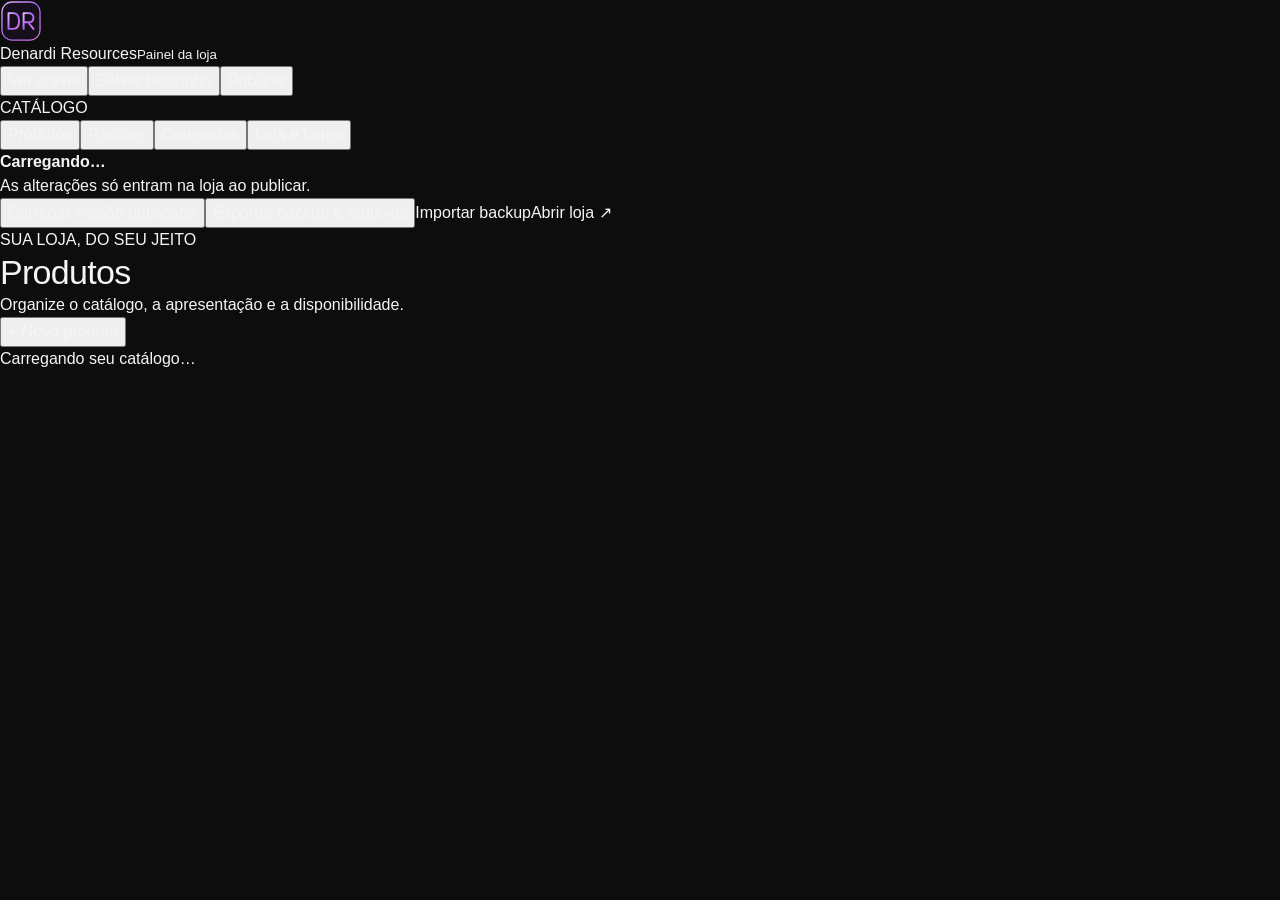
==== admin.html @ 14ab99fe "Adicionar painel de catálogo e guia de publicação" ====
<!doctype html>
<html lang="pt-BR">
<head>
  <meta charset="utf-8">
  <meta name="viewport" content="width=device-width, initial-scale=1">
  <meta name="robots" content="noindex,nofollow">
  <meta http-equiv="Content-Security-Policy" content="default-src 'self'; script-src 'self'; style-src 'self' https://api.fontshare.com; font-src 'self' https://cdn.fontshare.com; img-src 'self' https: blob: data:; media-src 'self' https: blob:; frame-src 'self' https://www.youtube-nocookie.com https://player.vimeo.com; connect-src 'self' https://api.github.com; object-src 'none'; base-uri 'self'; form-action 'none'">
  <meta name="theme-color" content="#0d0d0d">
  <title>Painel • Denardi Resources</title>
  <link rel="icon" href="./assets/img/favicon.svg" type="image/svg+xml">
  <link rel="stylesheet" href="https://api.fontshare.com/v2/css?f[]=general-sans@1&amp;display=swap">
  <link rel="stylesheet" href="./assets/styles.css">
  <link rel="stylesheet" href="./assets/admin.css">
  <script src="./assets/data.js" defer></script>
  <script src="./assets/media.js" defer></script>
  <script src="./assets/admin-model.js" defer></script>
  <script src="./assets/admin-storage.js" defer></script>
  <script src="./assets/admin-github.js" defer></script>
  <script src="./assets/admin-zip.js" defer></script>
  <script src="./assets/admin.js" defer></script>
</head>
<body class="admin-page">
  <header class="admin-header">
    <a class="admin-brand" href="./index.html"><img src="./assets/img/brand.svg" width="42" height="42" alt=""><span>Denardi Resources<small>Painel da loja</small></span></a>
    <div class="admin-header-actions"><button class="admin-button" id="preview-draft">Ver prévia</button><button class="admin-button" id="save-draft">Salvar rascunho</button><button class="admin-button primary" id="open-publish">Publicar</button></div>
  </header>
  <div class="admin-layout">
    <aside class="admin-sidebar">
      <p class="admin-eyebrow">CATÁLOGO</p>
      <nav aria-label="Seções do painel"><button class="selected" data-admin-section="products">Produtos <span id="products-total"></span></button><button data-admin-section="packages">Pacotes <span id="packages-total"></span></button><button data-admin-section="categories">Categorias</button><button data-admin-section="store">Loja e home</button></nav>
      <div class="admin-sidebar-note"><span class="status-dot"></span><strong id="draft-state">Carregando…</strong><p>As alterações só entram na loja ao publicar.</p></div>
      <div class="admin-utilities"><button id="load-published">Carregar versão publicada</button><button id="export-backup">Exportar backup e arquivos</button><label class="admin-file-link" for="import-backup">Importar backup</label><input class="sr-only" id="import-backup" type="file" accept=".zip,.json"><a href="./index.html" target="_blank" rel="noopener noreferrer">Abrir loja ↗</a></div>
    </aside>
    <main class="admin-main">
      <div class="admin-page-heading"><div><p class="admin-eyebrow">SUA LOJA, DO SEU JEITO</p><h1 id="admin-section-title">Produtos</h1><p id="admin-section-description">Organize o catálogo, a apresentação e a disponibilidade.</p></div><button class="admin-button primary" id="add-item">+ Novo produto</button></div>
      <div class="admin-message" id="admin-message" role="status" aria-live="polite" hidden></div>
      <div id="admin-workspace"><div class="admin-loading">Carregando seu catálogo…</div></div>
      <noscript>Ative o JavaScript para usar o painel.</noscript>
    </main>
  </div>
  <dialog class="admin-publish-dialog" id="publish-dialog" aria-labelledby="publish-title">
    <button class="dialog-close" data-admin-close aria-label="Fechar publicação">×</button>
    <p class="admin-eyebrow">GITHUB PAGES</p><h2 id="publish-title">Publicar alterações</h2>
    <p>O catálogo e as novas imagens serão enviados juntos para <strong>denardibtw/denardi-resources</strong>. Depois, o GitHub atualiza o site.</p>
    <form id="publish-form"><label class="admin-field">Token de acesso do GitHub<input id="github-token" type="password" autocomplete="off" spellcheck="false" required placeholder="Informe seu token de acesso"></label><p class="admin-help">O token não é salvo no navegador, no backup ou no código da loja.</p><details class="admin-token-guide"><summary>Como preparar meu acesso?</summary><ol><li>Abra <a href="https://github.com/settings/personal-access-tokens/new" target="_blank" rel="noopener noreferrer">Fine-grained personal access tokens ↗</a> no GitHub.</li><li>Escolha seu usuário como proprietário, uma validade curta e apenas o repositório <strong>denardi-resources</strong>.</li><li>Em Repository permissions, permita <strong>Contents: Read and write</strong>. Metadata permanece somente leitura.</li><li>Crie o token por conta própria e cole somente neste campo. Não envie o token pelo chat.</li></ol><p><a href="https://docs.github.com/en/authentication/keeping-your-account-and-data-secure/managing-your-personal-access-tokens" target="_blank" rel="noopener noreferrer">Guia oficial do GitHub ↗</a></p></details><button class="admin-button primary" id="publish-submit" type="submit">Publicar no GitHub</button></form>
    <p class="admin-publish-status" id="publish-status" role="status" aria-live="polite"></p>
    <a class="admin-publication-link" id="publication-link" href="https://github.com/denardibtw/denardi-resources/actions" target="_blank" rel="noopener noreferrer" hidden>Acompanhar publicação no GitHub ↗</a>
  </dialog>
  <dialog class="admin-preview-dialog" id="preview-dialog" aria-labelledby="preview-title"><div class="admin-preview-header"><h2 id="preview-title">Prévia do rascunho</h2><button class="admin-button" data-admin-close>Fechar prévia</button></div><iframe id="draft-frame" title="Prévia da loja com o rascunho"></iframe></dialog>
</body>
</html>
---- assets/styles.css ----
:root{--bg:#0d0d0d;--ink:#f5f5f5;--muted:#949494;--line:#292929;--purple:#a449ec;--purple-light:#cd8cff;--gradient:linear-gradient(100deg,#a747f4,#b44fbe);--lime:#b070e7;--font:"GeneralSans-Variable","General Sans","Segoe UI",Arial,sans-serif;--radius:18px}
*{box-sizing:border-box}html{scroll-behavior:smooth;scroll-padding-top:20px}body{margin:0;background:var(--bg);color:var(--ink);font:16px/1.5 var(--font);-webkit-font-smoothing:antialiased}button,input,select{font:inherit}button,a{touch-action:manipulation}a{color:inherit;text-decoration:none}button{cursor:pointer;color:inherit}img{display:block;max-width:100%}h1,h2,h3,p{margin:0}button,input,select,summary,a{-webkit-tap-highlight-color:transparent}[hidden]{display:none!important}:focus-visible{outline:2px solid var(--purple-light);outline-offset:4px}::selection{background:#733799;color:white}.container{width:calc(100% - 32px);max-width:1660px;margin-inline:auto}.sr-only{position:absolute;width:1px;height:1px;overflow:hidden;clip:rect(0,0,0,0);white-space:nowrap}.skip-link{position:fixed;top:10px;left:12px;z-index:50;transform:translateY(-160%);background:#7532a9;padding:12px 20px;border-radius:8px}.skip-link:focus{transform:none}
.site-header{height:84px;background:linear-gradient(#090909,#0d0d0d);position:relative;z-index:10}.header-inner{height:84px;display:flex;align-items:center;gap:30px}.brand{display:flex;align-items:center;gap:15px;font-size:30px;font-weight:700}.brand-mark{width:56px;height:48px;object-fit:contain}.main-nav{display:flex;gap:28px;align-items:center;flex:1;white-space:nowrap}.main-nav a{font-size:16px;font-weight:600;color:#a1a1aa;transition:color .15s}.main-nav a.active,.main-nav a:hover{color:#fff}.header-actions{display:flex;align-items:center;gap:14px}.button{display:inline-flex;align-items:center;justify-content:center;gap:10px;min-height:44px;padding:10px 18px;border:1px solid transparent;border-radius:8px;font-weight:600;line-height:1.4;transition:background .18s,filter .18s}.button svg{width:20px;height:20px;fill:none;stroke:currentColor;stroke-width:2;stroke-linecap:round;stroke-linejoin:round}.header-contact{background:#424242;font-size:16px;min-height:43px;padding:9px 17px;border-radius:6px}.header-contact:hover{background:#535353}.currency-label{display:grid;place-items:center;min-height:43px;min-width:59px;padding:9px 14px;background:#3b3b3b;font-size:15px;font-weight:700;border-radius:6px}.button-purple,.button-dark{background:var(--gradient);color:#fff}.button-purple:hover,.button-dark:hover{filter:brightness(1.14)}.button-lime{background:#3b3b3b;color:#fff}.button-lime:hover{background:#535353}.menu-toggle{display:none;background:none;border:0;padding:7px}.menu-toggle svg{width:23px;height:23px;fill:none;stroke:currentColor;stroke-width:1.8}
.catalog-section{padding-top:50px;padding-bottom:75px;min-height:650px}.catalog-heading{display:flex;align-items:center;justify-content:space-between;gap:20px;margin-bottom:34px}h1{font-size:34px;font-weight:400;line-height:1.2;letter-spacing:-.7px}.demo-banner{display:flex;align-items:center;gap:6px;font-size:11px;color:#aa87c2}.demo-banner>span{width:5px;height:5px;background:#a56ec9;border-radius:50%}.catalog-toolbar{display:flex;align-items:center;justify-content:space-between;gap:25px}.search-field{display:flex;align-items:center;gap:8px;background:#1b1b1b;border:1px solid #333;border-radius:8px;width:300px;min-height:46px;padding:10px 15px}.search-field svg{width:18px;height:18px;fill:none;stroke:#898989;stroke-width:2;flex-shrink:0}.search-field input{border:0;background:none;outline:0;min-width:0;width:100%;color:#f5f5f5;font-size:14px}.search-field input::placeholder{color:#858585}.search-field:focus-within{border-color:#a767d3;box-shadow:0 0 0 1px #a767d3}.search-field input:focus-visible{outline:0}.presentation-filters{display:flex;align-items:center;gap:8px}.presentation-filters button{background:transparent;border:1px solid #3d3d3d;border-radius:8px;padding:12px 23px;min-height:48px;font-size:16px;font-weight:600;color:#9d9d9d;transition:color .18s,background .18s}.presentation-filters button.active{background:#454545;color:#fff;border-color:#454545}.presentation-filters button:hover{color:#fff;border-color:#686868}.catalog-controls{display:flex;align-items:center;justify-content:space-between;gap:25px;margin-top:17px;margin-bottom:29px;min-height:32px}.category-tabs{display:flex;gap:7px;flex-wrap:wrap}.category-tab{display:flex;align-items:center;gap:6px;font-size:12px;background:none;border:1px solid transparent;padding:5px 9px;min-height:32px;border-radius:5px;color:#949494}.category-tab svg{width:14px;height:14px}.category-tab.active{border-color:#784696;background:#25142f;color:#e3bef8}.category-tab:hover{color:#fff}.catalog-meta{display:flex;align-items:center;gap:20px;font-size:11px;color:#898989}.sort-control select{color:#a8a8a8;background:#161616;border:1px solid #333;border-radius:5px;padding:5px 7px;font-size:11px;cursor:pointer;min-height:32px;max-width:147px}.product-grid{display:grid;grid-template-columns:repeat(3,minmax(0,1fr));gap:20px}.product-card{border:1px solid #28282770;border-radius:18px;overflow:hidden;background:linear-gradient(165deg,#17171780,#28152b12);min-width:0;display:flex;flex-direction:column;transition:border-color .2s,box-shadow .2s}.product-card[data-category=sistemas]{background:linear-gradient(165deg,#18171380,#48401912)}.product-card[data-category=veiculos]{background:linear-gradient(165deg,#17171780,#19372812)}.product-card:hover{border-color:#74448d80;box-shadow:0 0 25px #8f42b70d}.product-image-button{position:relative;display:block;aspect-ratio:16/9;border:0;background:#19131f;padding:0;width:100%;overflow:hidden;text-align:left}.product-image-button img{height:100%;width:100%;object-fit:cover;transition:transform .35s}.product-image-button:hover img{transform:scale(1.035)}.image-labels{position:absolute;top:8px;left:7px;right:8px;display:flex;align-items:flex-start;justify-content:space-between;gap:10px;pointer-events:none}.product-badge{border-radius:20px;padding:3px 9px;line-height:1.4;background:#6c419f;color:#fff;font-size:11px;font-weight:700;text-transform:uppercase}.demo-badge{margin-left:auto;border:1px solid #bd99cf70;border-radius:4px;padding:3px 7px;background:#14101ad9;color:#bdb0c9;font-size:9px;letter-spacing:.5px}.product-body{padding:12px 16px 0;display:flex;flex-direction:column;flex:1;min-width:0}.product-title-row{display:flex;align-items:flex-start;justify-content:space-between;gap:10px;margin-bottom:8px}.product-title-row h3{font-size:20px;font-weight:600;line-height:1.6;min-width:0;letter-spacing:-.2px}.product-title-row h3 button{padding:0;border:0;background:none;font:inherit;color:inherit;text-align:left}.product-title-row h3 button:hover{color:#ce8bff}.product-price{white-space:nowrap;font-size:20px;font-weight:600;line-height:1.6;letter-spacing:-.2px}.product-tags{display:flex;gap:7px;align-items:center;flex-wrap:wrap;margin-bottom:9px}.product-tags span{display:flex;align-items:center;gap:3px;padding:2px 10px;line-height:1.5;font-size:13px;font-weight:700;border-radius:20px;background:#24214a;color:#acaff7}.product-tags .tag-sistemas{background:#3c2b18;color:#d5b371}.product-tags .tag-veiculos{background:#431c2e;color:#eb86af}.product-tags .tag-mapas{background:#353510;color:#cdd675}.product-tags .tag-mta{background:#321a3f;color:#c497e7}.product-tags .tag-video{background:#163943;color:#88d3e5}.product-tags .tag-video svg{width:12px;height:12px}.product-tags .tag-demo{background:#262626;color:#b4b4b4}.product-description{font-size:16px;color:#929292;line-height:1.4;height:88px;overflow:hidden;position:relative;mask-image:linear-gradient(#000 55%,transparent);-webkit-mask-image:linear-gradient(#000 55%,transparent);margin-bottom:2px}.product-bottom{margin-top:auto;display:flex;align-items:center;justify-content:center;border:0}.details-button{display:flex;align-items:center;justify-content:center;gap:10px;min-height:58px;padding:14px;width:100%;background:none;border:0;font-size:18px;font-weight:600;color:#f7f7f7}.details-button:hover{color:#d39cff}.details-button svg{width:20px;height:20px;fill:none;stroke:currentColor;stroke-width:1.7;stroke-linecap:round;stroke-linejoin:round}.catalog-footnote{font-size:11px;color:#8e8098;text-align:center;margin-top:33px}.empty-state{padding:70px 20px;text-align:center;background:#17131b;border:1px solid #38253f;border-radius:15px}.empty-state>span{font-size:45px;color:#b16fda}.empty-state h2{font-size:24px;font-weight:500}.empty-state p{color:var(--muted);font-size:14px;margin:11px 0 25px}.noscript-message{padding:25px;border:1px solid var(--line);border-radius:10px}
.site-footer{background:#111;border-top:1px solid #242424;padding-top:35px}.footer-grid{display:grid;grid-template-columns:1.6fr 1fr 1fr 1fr;gap:35px;padding-bottom:38px}.footer-brand .brand{gap:13px;font-size:28px;color:#e3d3ec;align-items:center}.footer-mark{width:76px;height:66px}.footer-brand>p{font-size:15px;line-height:1.6;color:#bbb;margin-top:15px}.footer-brand .copyright{font-size:12px;color:#777;margin-top:22px}.footer-grid>div>h2{font-size:20px;line-height:1.4;font-weight:700;margin-bottom:21px;padding-top:2px}.footer-grid>div:not(.footer-brand)>a{display:block;font-size:15px;color:#a5a5a5;margin-bottom:12px}.footer-grid a:hover{color:#d097f2}.footer-grid a>span[aria-hidden]{font-size:13px}.footer-grid #contact-status{font-size:11px;line-height:1.8;color:#777;max-width:220px;padding-top:4px}.footer-bottom{border-top:1px solid #242424;padding-block:19px 23px;color:#777;font-size:11px;display:flex;justify-content:space-between;gap:20px;line-height:1.7}
dialog{margin:auto;border:1px solid #38313c;border-radius:16px;background:#101010;color:var(--ink);padding:0;max-height:92dvh;box-shadow:0 25px 100px #000b}dialog::backdrop{background:#000b;backdrop-filter:blur(4px)}.product-dialog{width:min(1330px,calc(100% - 32px))}.dialog-close{position:absolute;top:13px;right:14px;z-index:3;width:34px;height:34px;display:grid;place-items:center;border:1px solid #3a3440;border-radius:7px;background:#202020e8;font-size:25px;line-height:1;color:#bdb2c5}.dialog-close:hover{color:#fff;background:#35233f}.notice-dialog{width:min(440px,calc(100% - 32px));padding:43px 30px 29px}.notice-symbol{display:block;font-size:35px;color:#b974ed;margin-bottom:13px}.eyebrow{font-size:11px;letter-spacing:1px;color:#a87bc4;font-weight:600}.notice-dialog h2{font-size:28px;line-height:1.2;margin:15px 0 20px}.notice-dialog>p:not(.eyebrow){font-size:14px;color:#aaa;line-height:1.8;white-space:pre-line}.notice-dialog>.button{width:100%;margin-top:25px;font-size:14px}.info-dialog{width:min(720px,calc(100% - 32px));padding:35px}.info-dialog>h2{font-size:30px;font-weight:600;margin-bottom:22px;line-height:1.3;padding-right:28px}.info-intro{font-size:17px;color:#c0b6c8;margin-bottom:21px}.info-dialog section>p:not(.info-intro){font-size:14px;line-height:1.9;color:#a7a7a7;margin-bottom:15px}.buy-steps{list-style:none;margin:0;padding:0}.buy-steps li{display:flex;gap:20px;padding:20px 0;border-bottom:1px solid var(--line)}.buy-steps li>span{color:#b073d4;font-size:15px}.buy-steps h3{font-size:18px;margin-bottom:7px;font-weight:600}.buy-steps p{font-size:14px;color:#aaa;line-height:1.8}.faq-list details{border-bottom:1px solid var(--line)}.faq-list summary{display:flex;align-items:center;justify-content:space-between;padding:18px 0;list-style:none;cursor:pointer;font-size:16px;font-weight:500;gap:15px}.faq-list summary::-webkit-details-marker{display:none}.faq-list summary span{font-size:22px;color:#ad7dcb;transition:transform .2s}.faq-list details[open] summary span{transform:rotate(45deg)}.faq-list details p{font-size:14px;color:#aaa;line-height:1.8;padding-bottom:22px}.toast{position:fixed;bottom:23px;left:50%;transform:translate(-50%,20px);opacity:0;pointer-events:none;z-index:50;border:1px solid #6b4583;background:#291637;color:#edd7fb;padding:13px 20px;border-radius:9px;font-size:13px;max-width:calc(100% - 32px);transition:opacity .2s,transform .2s}.toast.visible{opacity:1;transform:translate(-50%,0)}body.modal-open{overflow:hidden}
.thumbnail-placeholder{position:absolute;inset:0;display:flex;align-items:flex-end;justify-content:center;padding:18px;color:#7f7488;background:#161219;font-size:12px;font-weight:400;letter-spacing:.2px}
*{scrollbar-color:#49414e #131015;scrollbar-width:thin}::-webkit-scrollbar{width:7px;height:5px}::-webkit-scrollbar-track{background:#131015}::-webkit-scrollbar-thumb{background:#49414e;border-radius:6px}::-webkit-scrollbar-thumb:hover{background:#76598a}
@media(min-width:1700px){.catalog-section{padding-top:58px}}
@media(max-width:1150px){.header-inner{gap:22px}.main-nav{gap:20px}.main-nav a{font-size:14px}.header-actions{gap:9px}.header-contact{font-size:14px}.product-title-row h3,.product-price{font-size:18px}.product-tags{gap:5px}.product-tags span{font-size:11px;padding-inline:8px}.product-description{font-size:15px}.catalog-controls{gap:15px}.catalog-meta{gap:12px}}
@media(max-width:900px){.header-inner{gap:16px}.main-nav{gap:16px}.main-nav a{font-size:13px}.brand-mark{width:44px;height:39px}.header-actions{gap:7px}.header-contact{padding:9px 12px}.currency-label{min-width:49px;font-size:13px;padding:9px}.catalog-meta>p{display:none}.product-grid{gap:16px}.product-body{padding-inline:13px}.product-title-row h3,.product-price{font-size:16px}.product-tags{gap:4px}.product-tags span{font-size:10px;padding-inline:7px}.product-description{font-size:14px;height:79px}.details-button{font-size:16px;min-height:54px}.category-tab{font-size:11px;padding-inline:7px}.footer-grid{gap:25px;grid-template-columns:1.3fr 1fr 1fr}.footer-grid>div:last-child{grid-column:2/4}.footer-grid>div>h2{font-size:18px}.footer-grid>div:not(.footer-brand)>a{font-size:14px}}
@media(max-width:760px){.container{width:calc(100% - 28px)}.site-header,.header-inner{height:72px}.header-inner{gap:14px}.brand-mark{width:48px;height:42px}.menu-toggle{display:block;order:2;margin-left:3px}.header-actions{margin-left:auto;order:1}.main-nav{display:none;position:absolute;top:72px;left:0;right:0;padding:18px 21px;background:#171219;border-bottom:1px solid #49334f;flex-direction:column;align-items:flex-start;gap:17px;box-shadow:0 15px 20px #0005}.main-nav.is-open{display:flex}.main-nav a{font-size:15px;width:100%}.header-contact{min-height:37px;font-size:13px;padding:8px 11px}.header-contact svg{width:17px;height:17px}.currency-label{min-height:37px;min-width:45px;font-size:12px}.catalog-section{padding-top:34px;padding-bottom:48px}.catalog-heading{margin-bottom:25px;gap:12px}h1{font-size:30px}.demo-banner{font-size:9px;gap:5px}.catalog-toolbar{flex-direction:column;gap:17px;align-items:stretch}.search-field{width:100%;min-height:45px}.presentation-filters{gap:7px}.presentation-filters button{flex:1;padding:10px 14px;min-height:43px;font-size:14px}.catalog-controls{flex-direction:column;align-items:stretch;margin-top:15px;margin-bottom:22px;gap:10px}.category-tabs{gap:5px;flex-wrap:nowrap;overflow-x:auto;scrollbar-width:thin;padding-block:4px}.category-tab{flex-shrink:0;padding:5px 8px;font-size:11px;gap:5px;min-height:32px}.category-tab svg{width:13px;height:13px}.catalog-meta{justify-content:space-between;font-size:11px}.catalog-meta>p{display:block}.sort-control select{background:none;border:0;font-size:11px;padding-block:4px}.product-grid{grid-template-columns:repeat(2,minmax(0,1fr));gap:17px 12px}.product-card{border-radius:12px}.product-body{padding:10px 11px 0}.product-title-row{gap:6px;flex-direction:column;margin-bottom:9px}.product-title-row h3{font-size:17px;line-height:1.3}.product-price{font-size:15px;line-height:1.4}.product-tags{gap:4px;min-height:39px;align-content:flex-start;align-items:flex-start;margin-bottom:7px}.product-tags span{font-size:9px;padding:2px 6px}.product-tags .tag-video svg{width:10px;height:10px}.product-description{font-size:12px;line-height:1.55;height:74px;margin-bottom:0}.details-button{font-size:13px;min-height:48px;padding:11px 6px;gap:7px}.details-button svg{width:15px;height:15px}.product-badge{font-size:8px;padding:3px 7px}.demo-badge{font-size:7px;padding:2px 5px}.image-labels{top:6px;left:6px;right:6px}.catalog-footnote{font-size:10px;line-height:1.8;margin-top:26px}.footer-grid{grid-template-columns:1fr 1fr;gap:30px 20px;padding-bottom:26px}.footer-brand{grid-column:1/3}.footer-brand .brand{gap:11px;font-size:27px}.footer-mark{width:62px;height:54px}.footer-brand>p{font-size:13px;margin-top:11px}.footer-brand .copyright{font-size:10px;margin-top:13px}.footer-grid>div>h2{font-size:17px;margin-bottom:17px}.footer-grid>div:not(.footer-brand)>a{font-size:13px;margin-bottom:10px}.footer-grid>div:last-child{grid-column:auto}.footer-grid #contact-status{font-size:10px}.footer-bottom{flex-direction:column;gap:10px;font-size:10px;padding-block:18px 23px}.product-dialog{width:calc(100% - 20px);max-height:95dvh;border-radius:12px}.dialog-close{position:sticky;float:right;top:10px;right:10px;margin:10px 10px -44px 0;width:33px;height:33px}.notice-dialog .dialog-close,.info-dialog .dialog-close{position:absolute;margin:0}.info-dialog{padding:30px 24px}.info-dialog>h2{font-size:25px}.info-intro{font-size:15px}.buy-steps h3{font-size:16px}.buy-steps p{font-size:13px}.faq-list summary{font-size:14px}.faq-list details p{font-size:13px}.notice-dialog{padding:39px 25px 26px}}
@media(max-width:360px){.container{width:calc(100% - 24px)}.header-contact span{display:none}.header-contact{padding:8px 9px}.demo-banner{font-size:8px}.product-grid{grid-template-columns:1fr}.product-title-row{flex-direction:row;align-items:flex-start}.product-title-row h3{font-size:20px}.product-price{font-size:18px}.product-tags{min-height:0}.product-tags span{font-size:11px;padding:2px 8px}.product-description{font-size:14px;height:78px}.details-button{font-size:16px;min-height:53px}.presentation-filters button{padding-inline:8px;font-size:13px}}
@media(max-width:575px){.product-grid{grid-template-columns:1fr;gap:20px}.product-body{padding:12px 16px 0}.product-title-row{flex-direction:row;align-items:flex-start;gap:10px;margin-bottom:8px}.product-title-row h3,.product-price{font-size:20px;line-height:1.6}.product-tags{min-height:0;gap:7px;margin-bottom:9px}.product-tags span{font-size:12px;padding:2px 9px}.product-tags .tag-video svg{width:12px;height:12px}.product-description{font-size:15px;line-height:1.5;height:88px}.details-button{font-size:17px;min-height:56px;gap:10px;padding:14px}.details-button svg{width:19px;height:19px}.product-badge{font-size:10px;padding:3px 9px}.demo-badge{font-size:8px;padding:3px 6px}.category-tab{font-size:10px;padding-inline:6px;gap:4px}.category-tabs{gap:4px}}
@media(prefers-reduced-motion:reduce){html{scroll-behavior:auto}*,*::before,*::after{transition:none!important;animation:none!important;scroll-behavior:auto!important}}

/* Nome da loja visível, com espaço para o título completo. */
.site-header .brand{gap:11px;flex-shrink:0}.brand-name{max-width:230px;font-size:18px;line-height:1.25;font-weight:700}.footer-brand{min-width:0}.footer-brand .brand{font-size:18px;line-height:1.4}.footer-mark{flex-shrink:0}.footer-brand [data-brand]{overflow-wrap:anywhere}
@media(max-width:1150px){.menu-toggle{display:block;order:2;margin-left:3px}.header-actions{margin-left:auto;order:1}.main-nav{display:none;position:absolute;top:84px;left:0;right:0;padding:18px 21px;background:#171219;border-bottom:1px solid #49334f;flex-direction:column;align-items:flex-start;gap:17px;box-shadow:0 15px 20px #0005}.main-nav.is-open{display:flex}.main-nav a{font-size:15px;width:100%}}
@media(max-width:760px){.main-nav{top:72px}.brand-name{max-width:180px;font-size:15px}.header-inner{gap:10px}.site-header .brand{gap:8px}.brand-mark{width:36px;height:34px}.currency-label{display:none}.header-contact span{display:none}.header-contact{padding:8px 9px}}
@media(max-width:360px){.brand-name{max-width:157px;font-size:14px}.header-inner{gap:7px}.site-header .brand{gap:6px}.brand-mark{width:30px;height:30px}.footer-brand .brand{font-size:17px}}

/* Contato direto por perfil, sem botões de compra. */
.discord-contact{padding:18px;border:1px solid #423047;background:#1a1220;border-radius:10px}.discord-contact-heading{display:flex;align-items:center;gap:8px;color:#bd8de0;font-size:12px;font-weight:600}.discord-contact-heading svg{width:21px;height:21px}.discord-profile{display:inline-block;margin-top:9px;color:#f0dcff;font-size:21px;font-weight:600;line-height:1.35}.discord-profile span{font-size:15px;color:#b783d7}.discord-profile:hover{text-decoration:underline;text-underline-offset:4px}.discord-contact-id{margin-top:6px;color:#b8a4c5;font:12px/1.6 Consolas,monospace;overflow-wrap:anywhere}.site-footer .discord-contact{padding:14px}.site-footer .discord-profile{font-size:19px}.site-footer .discord-contact-id{font-size:11px}
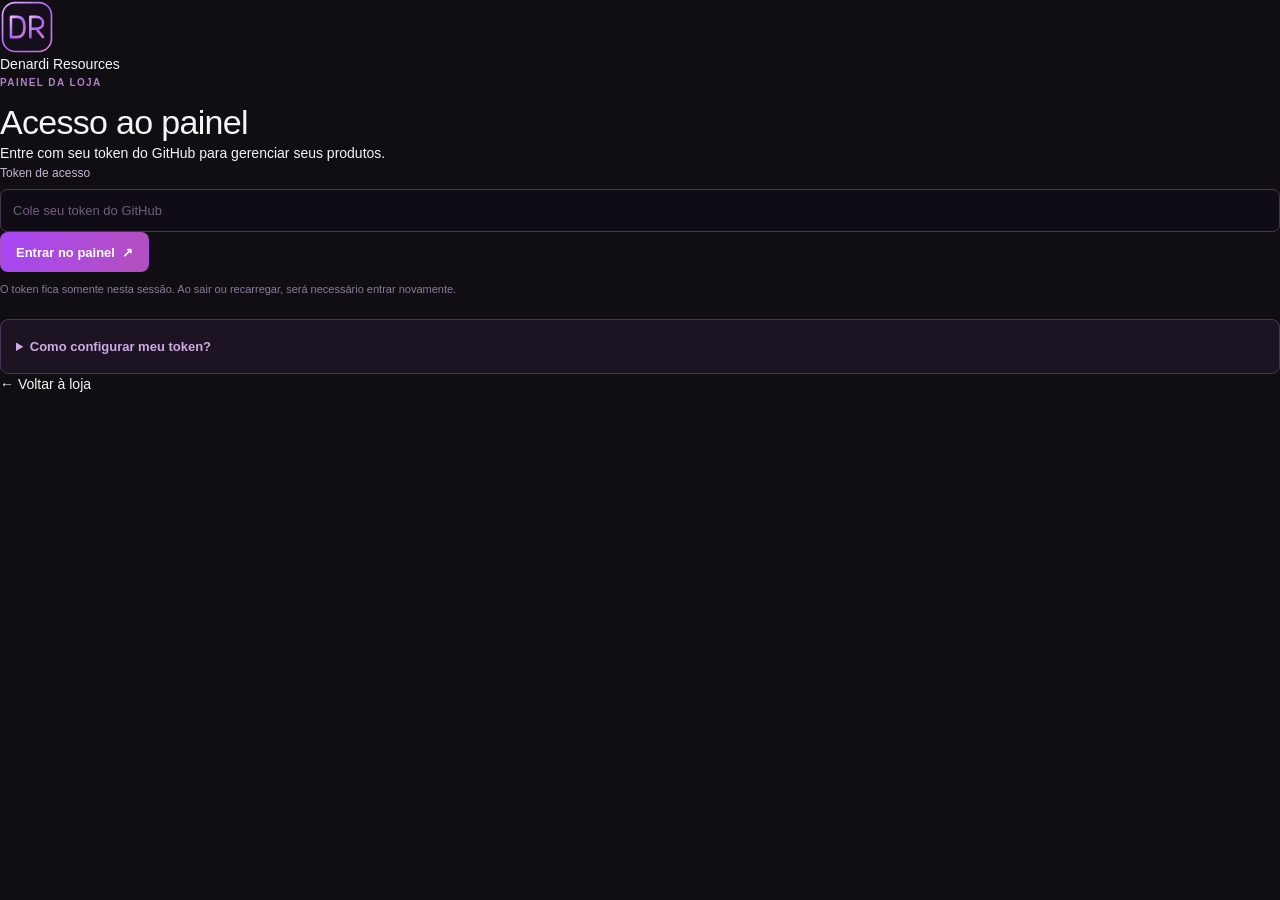
==== commit 30ede838: "Solicitar login por token na entrada do painel" ====
--- a/admin.html
+++ b/admin.html
@@ -1,51 +1,68 @@
-<!doctype html>
-<html lang="pt-BR">
-<head>
-  <meta charset="utf-8">
-  <meta name="viewport" content="width=device-width, initial-scale=1">
-  <meta name="robots" content="noindex,nofollow">
-  <meta http-equiv="Content-Security-Policy" content="default-src 'self'; script-src 'self'; style-src 'self' https://api.fontshare.com; font-src 'self' https://cdn.fontshare.com; img-src 'self' https: blob: data:; media-src 'self' https: blob:; frame-src 'self' https://www.youtube-nocookie.com https://player.vimeo.com; connect-src 'self' https://api.github.com; object-src 'none'; base-uri 'self'; form-action 'none'">
-  <meta name="theme-color" content="#0d0d0d">
-  <title>Painel • Denardi Resources</title>
-  <link rel="icon" href="./assets/img/favicon.svg" type="image/svg+xml">
-  <link rel="stylesheet" href="https://api.fontshare.com/v2/css?f[]=general-sans@1&amp;display=swap">
-  <link rel="stylesheet" href="./assets/styles.css">
-  <link rel="stylesheet" href="./assets/admin.css">
-  <script src="./assets/data.js" defer></script>
-  <script src="./assets/media.js" defer></script>
-  <script src="./assets/admin-model.js" defer></script>
-  <script src="./assets/admin-storage.js" defer></script>
-  <script src="./assets/admin-github.js" defer></script>
-  <script src="./assets/admin-zip.js" defer></script>
-  <script src="./assets/admin.js" defer></script>
-</head>
-<body class="admin-page">
-  <header class="admin-header">
-    <a class="admin-brand" href="./index.html"><img src="./assets/img/brand.svg" width="42" height="42" alt=""><span>Denardi Resources<small>Painel da loja</small></span></a>
-    <div class="admin-header-actions"><button class="admin-button" id="preview-draft">Ver prévia</button><button class="admin-button" id="save-draft">Salvar rascunho</button><button class="admin-button primary" id="open-publish">Publicar</button></div>
-  </header>
-  <div class="admin-layout">
-    <aside class="admin-sidebar">
-      <p class="admin-eyebrow">CATÁLOGO</p>
-      <nav aria-label="Seções do painel"><button class="selected" data-admin-section="products">Produtos <span id="products-total"></span></button><button data-admin-section="packages">Pacotes <span id="packages-total"></span></button><button data-admin-section="categories">Categorias</button><button data-admin-section="store">Loja e home</button></nav>
-      <div class="admin-sidebar-note"><span class="status-dot"></span><strong id="draft-state">Carregando…</strong><p>As alterações só entram na loja ao publicar.</p></div>
-      <div class="admin-utilities"><button id="load-published">Carregar versão publicada</button><button id="export-backup">Exportar backup e arquivos</button><label class="admin-file-link" for="import-backup">Importar backup</label><input class="sr-only" id="import-backup" type="file" accept=".zip,.json"><a href="./index.html" target="_blank" rel="noopener noreferrer">Abrir loja ↗</a></div>
-    </aside>
-    <main class="admin-main">
-      <div class="admin-page-heading"><div><p class="admin-eyebrow">SUA LOJA, DO SEU JEITO</p><h1 id="admin-section-title">Produtos</h1><p id="admin-section-description">Organize o catálogo, a apresentação e a disponibilidade.</p></div><button class="admin-button primary" id="add-item">+ Novo produto</button></div>
-      <div class="admin-message" id="admin-message" role="status" aria-live="polite" hidden></div>
-      <div id="admin-workspace"><div class="admin-loading">Carregando seu catálogo…</div></div>
-      <noscript>Ative o JavaScript para usar o painel.</noscript>
-    </main>
-  </div>
-  <dialog class="admin-publish-dialog" id="publish-dialog" aria-labelledby="publish-title">
-    <button class="dialog-close" data-admin-close aria-label="Fechar publicação">×</button>
-    <p class="admin-eyebrow">GITHUB PAGES</p><h2 id="publish-title">Publicar alterações</h2>
-    <p>O catálogo e as novas imagens serão enviados juntos para <strong>denardibtw/denardi-resources</strong>. Depois, o GitHub atualiza o site.</p>
-    <form id="publish-form"><label class="admin-field">Token de acesso do GitHub<input id="github-token" type="password" autocomplete="off" spellcheck="false" required placeholder="Informe seu token de acesso"></label><p class="admin-help">O token não é salvo no navegador, no backup ou no código da loja.</p><details class="admin-token-guide"><summary>Como preparar meu acesso?</summary><ol><li>Abra <a href="https://github.com/settings/personal-access-tokens/new" target="_blank" rel="noopener noreferrer">Fine-grained personal access tokens ↗</a> no GitHub.</li><li>Escolha seu usuário como proprietário, uma validade curta e apenas o repositório <strong>denardi-resources</strong>.</li><li>Em Repository permissions, permita <strong>Contents: Read and write</strong>. Metadata permanece somente leitura.</li><li>Crie o token por conta própria e cole somente neste campo. Não envie o token pelo chat.</li></ol><p><a href="https://docs.github.com/en/authentication/keeping-your-account-and-data-secure/managing-your-personal-access-tokens" target="_blank" rel="noopener noreferrer">Guia oficial do GitHub ↗</a></p></details><button class="admin-button primary" id="publish-submit" type="submit">Publicar no GitHub</button></form>
-    <p class="admin-publish-status" id="publish-status" role="status" aria-live="polite"></p>
-    <a class="admin-publication-link" id="publication-link" href="https://github.com/denardibtw/denardi-resources/actions" target="_blank" rel="noopener noreferrer" hidden>Acompanhar publicação no GitHub ↗</a>
-  </dialog>
-  <dialog class="admin-preview-dialog" id="preview-dialog" aria-labelledby="preview-title"><div class="admin-preview-header"><h2 id="preview-title">Prévia do rascunho</h2><button class="admin-button" data-admin-close>Fechar prévia</button></div><iframe id="draft-frame" title="Prévia da loja com o rascunho"></iframe></dialog>
-</body>
-</html>
+<!doctype html>
+<html lang="pt-BR">
+<head>
+  <meta charset="utf-8">
+  <meta name="viewport" content="width=device-width, initial-scale=1">
+  <meta name="robots" content="noindex,nofollow">
+  <meta http-equiv="Content-Security-Policy" content="default-src 'self'; script-src 'self'; style-src 'self' https://api.fontshare.com; font-src 'self' https://cdn.fontshare.com; img-src 'self' https: blob: data:; media-src 'self' https: blob:; frame-src 'self' https://www.youtube-nocookie.com https://player.vimeo.com; connect-src 'self' https://api.github.com; object-src 'none'; base-uri 'self'; form-action 'none'">
+  <meta name="theme-color" content="#0d0d0d">
+  <title>Painel • Denardi Resources</title>
+  <link rel="icon" href="./assets/img/favicon.svg" type="image/svg+xml">
+  <link rel="stylesheet" href="https://api.fontshare.com/v2/css?f[]=general-sans@1&amp;display=swap">
+  <link rel="stylesheet" href="./assets/styles.css">
+  <link rel="stylesheet" href="./assets/admin.css?v=199ec102">
+  <script src="./assets/data.js" defer></script>
+  <script src="./assets/media.js" defer></script>
+  <script src="./assets/admin-model.js" defer></script>
+  <script src="./assets/admin-storage.js" defer></script>
+  <script src="./assets/admin-github.js?v=577c56a2" defer></script>
+  <script src="./assets/admin-session.js?v=d7cd5677" defer></script>
+  <script src="./assets/admin-zip.js" defer></script>
+  <script src="./assets/admin.js?v=ed2ca3a3" defer></script>
+</head>
+<body class="admin-page">
+  <main class="admin-login" id="admin-login" aria-labelledby="login-title">
+    <section class="admin-login-card">
+      <a class="admin-login-brand" href="./index.html"><img src="./assets/img/brand.svg" width="54" height="54" alt=""><span>Denardi Resources</span></a>
+      <p class="admin-eyebrow">PAINEL DA LOJA</p>
+      <h1 id="login-title">Acesso ao painel</h1>
+      <p class="admin-login-description">Entre com seu token do GitHub para gerenciar seus produtos.</p>
+      <form id="login-form"><label class="admin-field">Token de acesso<input id="login-token" type="password" autocomplete="off" spellcheck="false" required placeholder="Cole seu token do GitHub"></label><button class="admin-button primary" id="login-submit" type="submit">Entrar no painel <span aria-hidden="true">↗</span></button></form>
+      <p class="admin-login-status" id="login-status" role="status" aria-live="polite" hidden></p>
+      <p class="admin-help">O token fica somente nesta sessão. Ao sair ou recarregar, será necessário entrar novamente.</p>
+      <details class="admin-token-guide"><summary>Como configurar meu token?</summary><ol><li>Abra <a href="https://github.com/settings/personal-access-tokens/new" target="_blank" rel="noopener noreferrer">Fine-grained personal access tokens ↗</a> no GitHub.</li><li>Selecione sua conta <strong>denardibtw</strong>, uma validade curta e somente <strong>denardi-resources</strong>.</li><li>Permita <strong>Contents: Read and write</strong>. Metadata permanece somente leitura.</li><li>Gere o token por conta própria e cole no campo acima. Não envie o código pelo chat.</li></ol><p><a href="https://docs.github.com/en/authentication/keeping-your-account-and-data-secure/managing-your-personal-access-tokens" target="_blank" rel="noopener noreferrer">Guia oficial do GitHub ↗</a></p></details>
+      <a class="admin-login-store" href="./index.html">← Voltar à loja</a>
+      <noscript>Ative o JavaScript para verificar seu acesso.</noscript>
+    </section>
+  </main>
+  <div id="admin-shell" hidden>
+  <header class="admin-header">
+    <a class="admin-brand" href="./index.html"><img src="./assets/img/brand.svg" width="42" height="42" alt=""><span>Denardi Resources<small>Painel da loja</small></span></a>
+    <div class="admin-header-actions"><span class="admin-session-user" id="session-user"></span><button class="admin-button" id="preview-draft">Ver prévia</button><button class="admin-button" id="save-draft">Salvar rascunho</button><button class="admin-button primary" id="open-publish">Publicar</button><button class="admin-button" id="logout">Sair</button></div>
+  </header>
+  <div class="admin-layout">
+    <aside class="admin-sidebar">
+      <p class="admin-eyebrow">CATÁLOGO</p>
+      <nav aria-label="Seções do painel"><button class="selected" data-admin-section="products">Produtos <span id="products-total"></span></button><button data-admin-section="packages">Pacotes <span id="packages-total"></span></button><button data-admin-section="categories">Categorias</button><button data-admin-section="store">Loja e home</button></nav>
+      <div class="admin-sidebar-note"><span class="status-dot"></span><strong id="draft-state">Carregando…</strong><p>As alterações só entram na loja ao publicar.</p></div>
+      <div class="admin-utilities"><button id="load-published">Carregar versão publicada</button><button id="export-backup">Exportar backup e arquivos</button><label class="admin-file-link" for="import-backup">Importar backup</label><input class="sr-only" id="import-backup" type="file" accept=".zip,.json"><a href="./index.html" target="_blank" rel="noopener noreferrer">Abrir loja ↗</a></div>
+    </aside>
+    <main class="admin-main">
+      <div class="admin-page-heading"><div><p class="admin-eyebrow">SUA LOJA, DO SEU JEITO</p><h1 id="admin-section-title" tabindex="-1">Produtos</h1><p id="admin-section-description">Organize o catálogo, a apresentação e a disponibilidade.</p></div><button class="admin-button primary" id="add-item">+ Novo produto</button></div>
+      <div class="admin-message" id="admin-message" role="status" aria-live="polite" hidden></div>
+      <div id="admin-workspace"><div class="admin-loading">Carregando seu catálogo…</div></div>
+      <noscript>Ative o JavaScript para usar o painel.</noscript>
+    </main>
+  </div>
+  <dialog class="admin-publish-dialog" id="publish-dialog" aria-labelledby="publish-title">
+    <button class="dialog-close" data-admin-close aria-label="Fechar publicação">×</button>
+    <p class="admin-eyebrow">GITHUB PAGES</p><h2 id="publish-title">Publicar alterações</h2>
+    <p>O catálogo e as novas imagens serão enviados juntos para <strong>denardibtw/denardi-resources</strong>. Depois, o GitHub atualiza o site.</p>
+    <form id="publish-form"><p class="admin-help">A publicação usa o acesso verificado ao entrar no painel.</p><button class="admin-button primary" id="publish-submit" type="submit">Publicar no GitHub</button></form>
+    <p class="admin-publish-status" id="publish-status" role="status" aria-live="polite"></p>
+    <a class="admin-publication-link" id="publication-link" href="https://github.com/denardibtw/denardi-resources/actions" target="_blank" rel="noopener noreferrer" hidden>Acompanhar publicação no GitHub ↗</a>
+  </dialog>
+  <dialog class="admin-preview-dialog" id="preview-dialog" aria-labelledby="preview-title"><div class="admin-preview-header"><h2 id="preview-title">Prévia do rascunho</h2><button class="admin-button" data-admin-close>Fechar prévia</button></div><iframe id="draft-frame" title="Prévia da loja com o rascunho"></iframe></dialog>
+  </div>
+</body>
+</html>
--- a/assets/admin.css
+++ b/assets/admin.css
@@ -0,0 +1,18 @@
+.admin-page{background:#100e13;font-size:14px}
+.admin-header{min-height:82px;border-bottom:1px solid #2f2738;background:#141019;display:flex;align-items:center;justify-content:space-between;gap:20px;padding:16px 30px;position:relative;z-index:2}
+.admin-brand{display:flex;align-items:center;gap:12px;font-size:17px;font-weight:700;white-space:nowrap}.admin-brand small{display:block;font-size:11px;font-weight:500;letter-spacing:.2px;color:#a995b7;margin-top:2px}
+.admin-header-actions{display:flex;gap:8px;flex-wrap:wrap}.admin-button{display:inline-flex;align-items:center;justify-content:center;gap:7px;min-height:40px;border:1px solid #493753;border-radius:8px;background:#211829;color:#e6d8f0;padding:9px 15px;font-weight:600;font-size:13px;cursor:pointer}.admin-button:hover{background:#32213e;border-color:#9161ac}.admin-button.primary{background:var(--gradient);border-color:transparent;color:#fff}.admin-button:disabled{opacity:.5;cursor:wait}.admin-button.danger{color:#e8a6ba;border-color:#714052;background:#311d29}
+.admin-layout{display:grid;grid-template-columns:228px minmax(0,1fr);min-height:calc(100dvh - 82px)}.admin-sidebar{padding:32px 18px;border-right:1px solid #2b2333;background:#141019}.admin-eyebrow{font-size:10px;font-weight:700;letter-spacing:1.4px;color:#ae7fcb;margin-bottom:12px}
+.admin-sidebar nav{display:grid;gap:6px}.admin-sidebar nav button{display:flex;justify-content:space-between;align-items:center;border:0;background:none;padding:12px;border-radius:8px;text-align:left;color:#a99aae;font-weight:600}.admin-sidebar nav button.selected{background:#2e1b3d;color:#e4c9f7}.admin-sidebar nav span{font-size:10px;background:#4c315e;border-radius:5px;padding:1px 6px}.admin-sidebar-note{margin-top:35px;padding-top:24px;border-top:1px solid #34273d}.status-dot{display:inline-block;width:6px;height:6px;border-radius:50%;background:#ad69da;margin-right:6px}.admin-sidebar-note strong{font-size:11px}.admin-sidebar-note p{font-size:11px;line-height:1.7;color:#8d7e96;margin-top:9px}.admin-utilities{display:grid;gap:15px;margin-top:30px}.admin-utilities button,.admin-file-link,.admin-utilities a{border:0;background:none;padding:0;text-align:left;font-size:11px;color:#c2a6d3;cursor:pointer}.admin-utilities :hover{color:#f0d8ff}
+.admin-main{padding:36px clamp(20px,3vw,48px) 60px;min-width:0}.admin-page-heading{display:flex;justify-content:space-between;align-items:center;gap:16px;margin-bottom:28px}.admin-page-heading .admin-eyebrow{margin-bottom:9px}.admin-page-heading h1{font-size:32px;font-weight:650;letter-spacing:-.8px}.admin-page-heading p:not(.admin-eyebrow){font-size:13px;color:#9a8ba3;margin-top:8px;line-height:1.6}
+.admin-message{border:1px solid #69502f;border-radius:9px;padding:13px 16px;background:#282116;color:#ddc596;font-size:13px;line-height:1.7;white-space:pre-line;margin-bottom:20px}.admin-message.success{background:#13251f;color:#a7d5b9;border-color:#2f6048}.admin-message.error{background:#301a26;color:#e5adb9;border-color:#723f55}
+.admin-catalog-layout{display:grid;grid-template-columns:270px minmax(0,1fr);gap:24px;align-items:start}.admin-items{border:1px solid #34283f;border-radius:12px;background:#17111d;overflow:hidden}.admin-items-search{padding:15px;border-bottom:1px solid #34283f}.admin-items-search input{width:100%;border:1px solid #483351;background:#110d16;color:#eee;padding:10px 12px;border-radius:7px;font-size:12px;min-width:0}.admin-item-list{max-height:660px;overflow:auto;padding:7px}.admin-item{display:flex;align-items:center;gap:10px;width:100%;border:1px solid transparent;background:none;text-align:left;padding:11px 9px;border-radius:8px;min-width:0;color:#dbccdf}.admin-item.selected{background:#2f1c3b;border-color:#6a4181}.admin-item-thumb{width:42px;height:42px;flex-shrink:0;object-fit:cover;border-radius:7px;background:#33223f;display:grid;place-items:center;font-size:16px;color:#bc8adc}.admin-item-text{flex:1;min-width:0}.admin-item strong{display:block;font-size:12px;font-weight:600;overflow-wrap:anywhere}.admin-item small{display:block;color:#917e9d;font-size:10px;margin-top:4px}.admin-item-status{width:7px;height:7px;background:#7db48c;border-radius:50%;flex-shrink:0}.admin-item-status.sold{background:#827487}
+.admin-editor{min-width:0;border:1px solid #34283f;border-radius:12px;background:#17111d;padding:25px}.admin-editor-title{display:flex;justify-content:space-between;align-items:center;gap:12px;margin-bottom:24px}.admin-editor h2{font-size:21px;font-weight:650;letter-spacing:-.4px}.admin-fields{display:grid;grid-template-columns:repeat(2,minmax(0,1fr));gap:17px}.admin-field{display:flex;flex-direction:column;gap:7px;font-size:12px;color:#c6b5cf;font-weight:500;min-width:0}.admin-field.full{grid-column:1/-1}.admin-field input,.admin-field select,.admin-field textarea{background:#100c15;border:1px solid #493451;border-radius:7px;color:#f1e9f5;padding:11px 12px;width:100%;min-width:0;font-size:13px;font-weight:400;outline:none;line-height:1.5}.admin-field textarea{resize:vertical;min-height:90px}.admin-field input:focus,.admin-field select:focus,.admin-field textarea:focus{border-color:#ab68d2;box-shadow:0 0 0 2px #a050cd15}.admin-field input::placeholder,.admin-field textarea::placeholder{color:#705d7b}
+.admin-checks{display:flex;gap:18px;flex-wrap:wrap;margin-bottom:24px;border-radius:8px;background:#24182d;padding:12px 15px}.admin-check{display:flex;gap:8px;align-items:center;font-size:12px;cursor:pointer;color:#d3bfdc}.admin-check input{accent-color:#ae64d8;width:15px;height:15px}.admin-help{font-size:11px;line-height:1.7;color:#8d7a99;margin-top:8px}.admin-section-divider{height:1px;background:#34273d;margin:26px 0}.admin-subheading{font-size:15px;font-weight:650;margin-bottom:15px}
+.admin-media-preview{aspect-ratio:16/9;max-width:280px;width:100%;margin-top:12px;border:1px dashed #614077;border-radius:9px;background:#211528;object-fit:contain;display:grid;place-items:center;color:#90709f;font-size:12px}.admin-upload-row{display:flex;gap:8px;align-items:center;flex-wrap:wrap;margin-top:10px}.admin-upload-row label{cursor:pointer}.admin-gallery{display:grid;grid-template-columns:repeat(3,minmax(0,1fr));gap:10px;margin-top:14px}.admin-gallery-item{border:1px solid #3c2c47;border-radius:8px;overflow:hidden;background:#100c15;min-width:0}.admin-gallery-item img{aspect-ratio:16/9;width:100%;object-fit:cover}.admin-gallery-item p{font-size:10px;padding:8px;color:#a993b4;overflow-wrap:anywhere}.admin-gallery-controls{display:flex;gap:5px;padding:0 8px 8px}.admin-gallery-controls button{border:1px solid #493351;border-radius:4px;background:#2a1c34;color:#c9a5df;font-size:10px;padding:4px 6px;cursor:pointer}.admin-inline-add{display:flex;gap:8px;margin-top:12px}.admin-inline-add input{flex:1;min-width:0;background:#100c15;border:1px solid #493451;border-radius:7px;color:white;padding:10px 12px;font-size:12px}.admin-included{display:grid;grid-template-columns:repeat(2,minmax(0,1fr));gap:12px;padding:16px;border:1px solid #3e2b49;border-radius:8px}.admin-details{margin-top:25px;border-top:1px solid #3b2b46;padding-top:18px}.admin-details summary{cursor:pointer;font-size:13px;font-weight:600;color:#bd90d7;margin-bottom:18px}.admin-editor-footer{display:flex;justify-content:space-between;gap:10px;margin-top:25px;border-top:1px solid #35253f;padding-top:20px}.admin-empty{padding:45px 25px;text-align:center;border:1px dashed #493151;border-radius:12px;color:#a58aae;font-size:13px;line-height:1.8}.admin-loading{padding:50px;color:#af91bf;text-align:center}.admin-category-list{display:grid;gap:12px}.admin-category{display:grid;grid-template-columns:1fr 1.4fr 1fr auto;gap:12px;align-items:end;padding:18px;border:1px solid #3d2b47;border-radius:10px;background:#17111d}.admin-store-editor{max-width:950px}
+.admin-publish-dialog{width:min(620px,calc(100% - 24px));padding:35px}.admin-publish-dialog h2{font-size:28px;margin-bottom:16px}.admin-publish-dialog>p:not(.admin-eyebrow),.admin-token-guide{font-size:13px;line-height:1.8;color:#b6a3c0}.admin-publish-dialog form{margin-top:24px}.admin-token-guide{margin-top:20px;padding:15px;border:1px solid #493254;border-radius:8px;background:#1c1323}.admin-token-guide summary{cursor:pointer;color:#ceaae3;font-weight:600}.admin-token-guide ol{padding-left:18px}.admin-token-guide li{margin-top:8px}.admin-token-guide a,.admin-publication-link{color:#ce8ff0;text-decoration:underline;text-underline-offset:3px}.admin-publish-dialog #publish-submit{width:100%;margin-top:24px}.admin-publish-status{font-size:13px;line-height:1.7;white-space:pre-line;margin-top:17px;color:#cdacd7}.admin-publication-link{display:block;margin-top:15px;font-size:12px}
+.admin-preview-dialog{width:calc(100% - 24px);height:94dvh;max-height:94dvh;overflow:hidden}.admin-preview-header{display:flex;justify-content:space-between;align-items:center;gap:15px;padding:12px 18px;background:#201528;border-bottom:1px solid #4e315b}.admin-preview-header h2{font-size:16px}.admin-preview-dialog iframe{width:100%;height:calc(100% - 66px);border:0;background:#0d0d0d}
+@media(max-width:1200px){.admin-catalog-layout{grid-template-columns:220px minmax(0,1fr)}.admin-main{padding-inline:25px}.admin-editor{padding:20px}.admin-layout{grid-template-columns:200px minmax(0,1fr)}}
+@media(max-width:960px){.admin-catalog-layout{grid-template-columns:1fr}.admin-item-list{max-height:190px;display:grid;grid-template-columns:repeat(2,minmax(0,1fr))}.admin-layout{grid-template-columns:180px minmax(0,1fr)}.admin-category{grid-template-columns:1fr 1fr}.admin-category .admin-button{justify-self:start}.admin-header{padding-inline:20px}}
+@media(max-width:700px){.admin-header{flex-wrap:wrap;padding:14px 16px;gap:14px}.admin-header-actions{width:100%;display:grid;grid-template-columns:1fr 1fr 1fr}.admin-header-actions .admin-button{font-size:11px;padding-inline:8px}.admin-layout{display:block}.admin-sidebar{padding:16px;border-right:0;border-bottom:1px solid #35263e}.admin-sidebar>.admin-eyebrow{display:none}.admin-sidebar nav{grid-template-columns:repeat(4,minmax(0,1fr));gap:4px}.admin-sidebar nav button{font-size:11px;padding:9px 7px;justify-content:center;text-align:center}.admin-sidebar nav span{display:none}.admin-sidebar-note{margin-top:15px;padding-top:12px;display:flex;align-items:center;gap:5px}.admin-sidebar-note p{margin-top:0;margin-left:auto;max-width:185px;font-size:9px}.admin-utilities{grid-template-columns:1fr 1fr;gap:12px;margin-top:15px}.admin-main{padding:26px 16px 45px}.admin-page-heading{align-items:flex-start}.admin-page-heading h1{font-size:26px}.admin-page-heading p:not(.admin-eyebrow){font-size:12px}.admin-fields{grid-template-columns:1fr;gap:15px}.admin-editor{padding:18px 15px}.admin-included{grid-template-columns:1fr}.admin-gallery{grid-template-columns:repeat(2,minmax(0,1fr))}.admin-editor-title h2{font-size:18px}.admin-publish-dialog{padding:30px 22px}.admin-category{grid-template-columns:1fr}.admin-preview-header h2{font-size:13px}}
+@media(max-width:360px){.admin-item-list{grid-template-columns:1fr}.admin-gallery{grid-template-columns:1fr}.admin-page-heading{flex-direction:column}.admin-sidebar nav button{font-size:10px}}
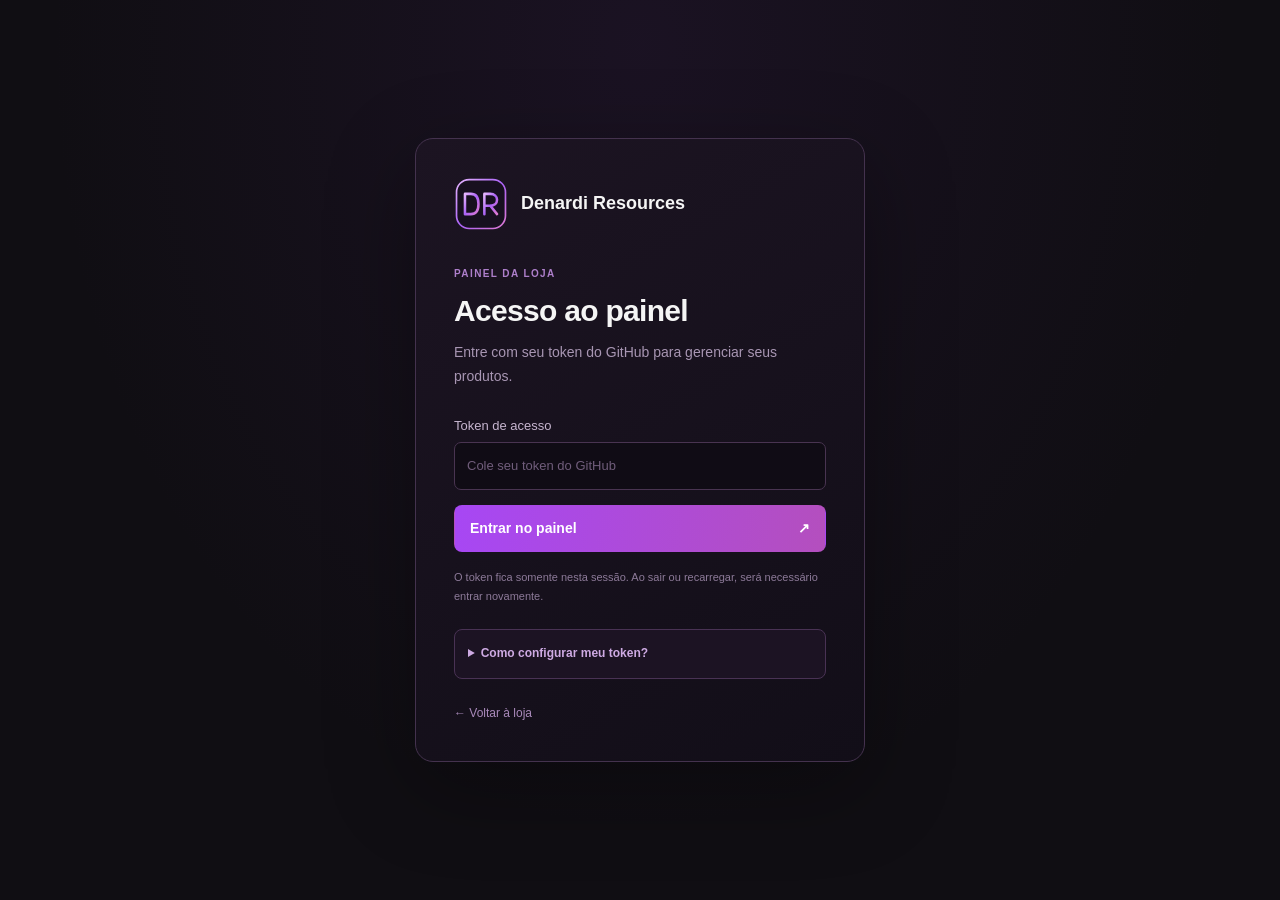
==== commit 97cb35c9: "Confirmar no painel quando a loja estiver atualizada" ====
--- a/admin.html
+++ b/admin.html
@@ -18,7 +18,8 @@
   <script src="./assets/admin-github.js?v=577c56a2" defer></script>
   <script src="./assets/admin-session.js?v=d7cd5677" defer></script>
   <script src="./assets/admin-zip.js" defer></script>
-  <script src="./assets/admin.js?v=ed2ca3a3" defer></script>
+  <script src="./assets/admin-deployment.js?v=453e2f8b" defer></script>
+  <script src="./assets/admin.js?v=b5a9b943" defer></script>
 </head>
 <body class="admin-page">
   <main class="admin-login" id="admin-login" aria-labelledby="login-title">
@@ -61,6 +62,7 @@
     <form id="publish-form"><p class="admin-help">A publicação usa o acesso verificado ao entrar no painel.</p><button class="admin-button primary" id="publish-submit" type="submit">Publicar no GitHub</button></form>
     <p class="admin-publish-status" id="publish-status" role="status" aria-live="polite"></p>
     <a class="admin-publication-link" id="publication-link" href="https://github.com/denardibtw/denardi-resources/actions" target="_blank" rel="noopener noreferrer" hidden>Acompanhar publicação no GitHub ↗</a>
+    <a class="admin-publication-link" id="published-store-link" href="./index.html#catalogo" target="_blank" rel="noopener noreferrer" hidden>Ver loja atualizada ↗</a>
   </dialog>
   <dialog class="admin-preview-dialog" id="preview-dialog" aria-labelledby="preview-title"><div class="admin-preview-header"><h2 id="preview-title">Prévia do rascunho</h2><button class="admin-button" data-admin-close>Fechar prévia</button></div><iframe id="draft-frame" title="Prévia da loja com o rascunho"></iframe></dialog>
   </div>
--- a/assets/admin.css
+++ b/assets/admin.css
@@ -1,4 +1,8 @@
 .admin-page{background:#100e13;font-size:14px}
+.admin-login{min-height:100dvh;display:grid;place-items:center;padding:40px 22px;background:radial-gradient(ellipse at 50% 5%,#3e20573b,transparent 65%)}
+.admin-login-card{width:100%;max-width:450px;padding:38px;border:1px solid #44324e;border-radius:18px;background:linear-gradient(150deg,#1c1422,#120e18);box-shadow:0 25px 90px #0005}
+.admin-login-brand{display:flex;align-items:center;gap:13px;font-size:18px;font-weight:700;margin-bottom:35px}.admin-login-brand img{flex-shrink:0}.admin-login-card h1{font-size:30px;font-weight:650;letter-spacing:-.7px;margin-bottom:12px}.admin-login-description{font-size:14px;line-height:1.7;color:#a896b3;margin-bottom:27px}.admin-login-card .admin-field{font-size:13px}.admin-login-card input{padding:13px 14px;min-height:48px}.admin-login-card #login-submit{width:100%;min-height:47px;justify-content:space-between;margin-top:15px;font-size:14px}.admin-login-card>.admin-help{margin-top:16px}.admin-login-card .admin-token-guide{font-size:12px;padding:13px;margin-top:24px}.admin-login-status{font-size:12px;color:#c4a9d4;line-height:1.7;padding:12px 14px;background:#24182d;border:1px solid #51335f;border-radius:7px;margin-top:15px}.admin-login-status.error{color:#f0b5c7;background:#311a25;border-color:#784153}.admin-login-store{display:inline-block;color:#aa8abb;font-size:12px;margin-top:25px}.admin-login-store:hover{color:#e5bcff}.admin-session-user{align-self:center;font-size:11px;color:#aa8dbb;margin-right:7px}
+@media(max-width:700px){.admin-header-actions{grid-template-columns:repeat(4,minmax(0,1fr))!important}.admin-session-user{grid-column:1/-1}.admin-login{padding:25px 16px}.admin-login-card{padding:28px 24px}.admin-login-brand{font-size:17px;margin-bottom:28px}.admin-login-card h1{font-size:28px}}
 .admin-header{min-height:82px;border-bottom:1px solid #2f2738;background:#141019;display:flex;align-items:center;justify-content:space-between;gap:20px;padding:16px 30px;position:relative;z-index:2}
 .admin-brand{display:flex;align-items:center;gap:12px;font-size:17px;font-weight:700;white-space:nowrap}.admin-brand small{display:block;font-size:11px;font-weight:500;letter-spacing:.2px;color:#a995b7;margin-top:2px}
 .admin-header-actions{display:flex;gap:8px;flex-wrap:wrap}.admin-button{display:inline-flex;align-items:center;justify-content:center;gap:7px;min-height:40px;border:1px solid #493753;border-radius:8px;background:#211829;color:#e6d8f0;padding:9px 15px;font-weight:600;font-size:13px;cursor:pointer}.admin-button:hover{background:#32213e;border-color:#9161ac}.admin-button.primary{background:var(--gradient);border-color:transparent;color:#fff}.admin-button:disabled{opacity:.5;cursor:wait}.admin-button.danger{color:#e8a6ba;border-color:#714052;background:#311d29}
